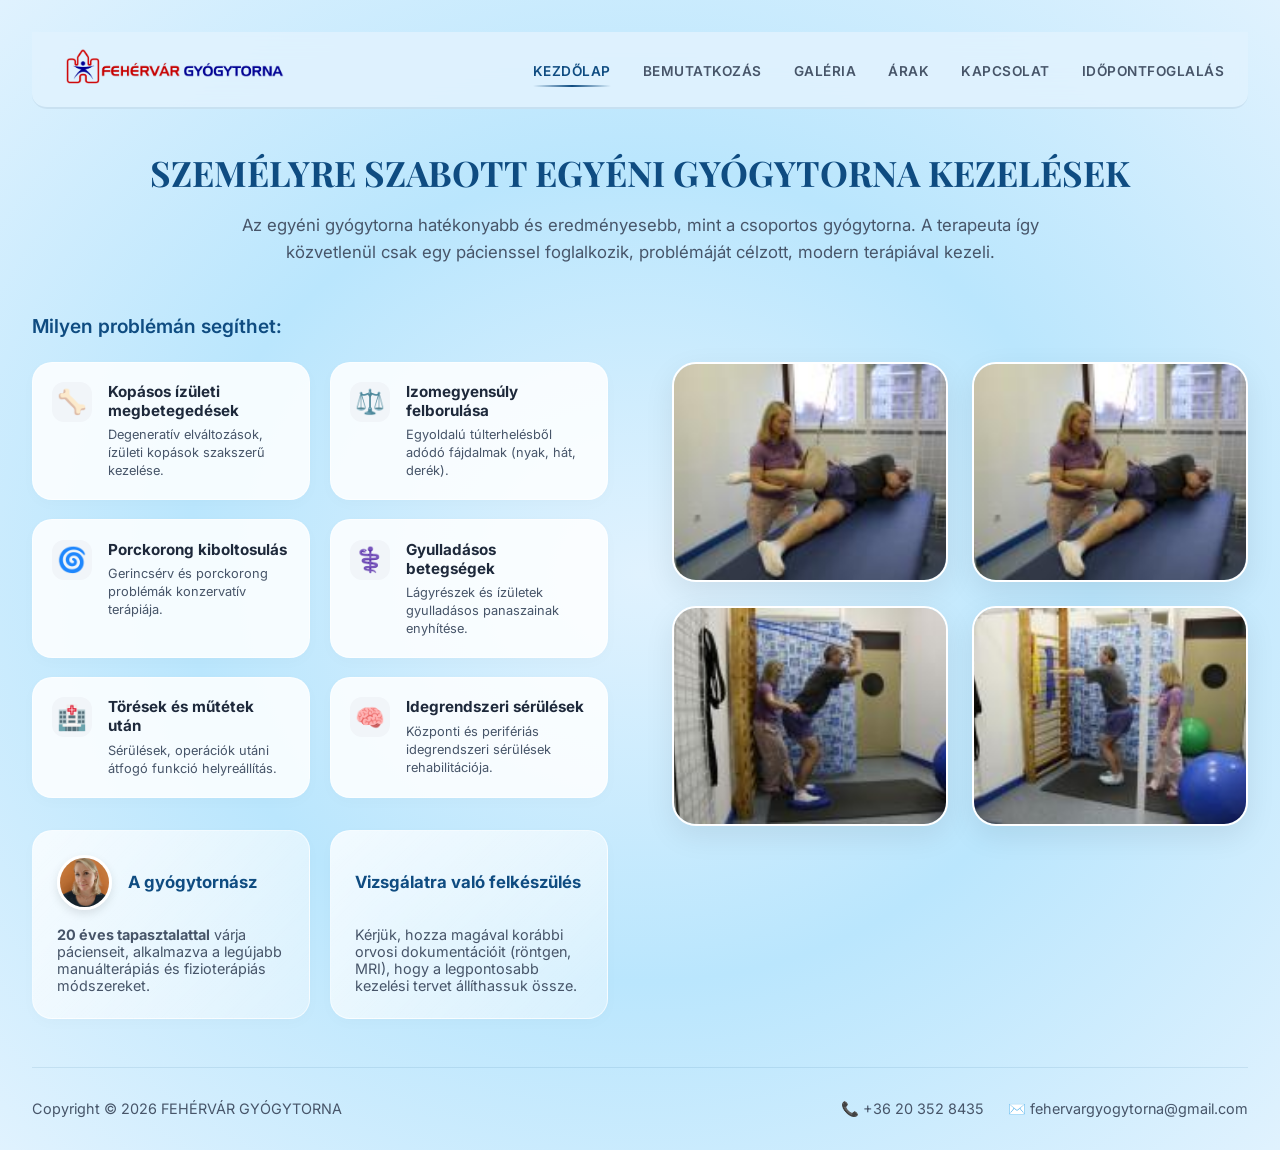
==== index.html @ 413eb086 "Initial commit" ====
<!DOCTYPE html>
<html lang="hu">

<head>
    <meta charset="UTF-8">
    <meta name="viewport" content="width=device-width, initial-scale=1.0">
    <title>Fehérvár Gyógytorna</title>
    <link rel="stylesheet" href="style.css">
    <link rel="preconnect" href="https://fonts.googleapis.com">
    <link rel="preconnect" href="https://fonts.gstatic.com" crossorigin>
    <link rel="shortcut icon" href="favicon.png" type="image/x-icon">
    <link
        href="https://fonts.googleapis.com/css2?family=Inter:wght@300;400;500;600&family=Playfair+Display:wght@600;700&display=swap"
        rel="stylesheet">
</head>

<body>
    <div class="glass-container">
        <header>
            <div class="logo">

                <a href="index.html"><img style="width: 50%; height: auto;" src="./logo.png"
                        alt="FEHÉRVÁR GYÓGYTORNA"></a>

            </div>
            <input type="checkbox" id="menu-toggle" class="menu-toggle">
            <label for="menu-toggle" class="hamburger">
                <span></span>
                <span></span>
                <span></span>
            </label>
            <nav>
                <ul>
                    <li><a href="index.html" class="active">KEZDŐLAP</a></li>
                    <li><a href="bemutatkozas.html">BEMUTATKOZÁS</a></li>
                    <li><a href="kepek.html">GALÉRIA</a></li>
                    <li><a href="arak.html">ÁRAK</a></li>
                    <li><a href="elerhetoseg.html">KAPCSOLAT</a></li>
                    <li><a href="idopontfoglalas.html">IDŐPONTFOGLALÁS</a></li>
                </ul>
            </nav>
        </header>

        <main>
            <div class="title-section">
                <h2 class="main-title">SZEMÉLYRE SZABOTT EGYÉNI GYÓGYTORNA KEZELÉSEK</h2>
                <p class="intro-text">Az egyéni gyógytorna hatékonyabb és eredményesebb, mint a csoportos gyógytorna. A
                    terapeuta így közvetlenül csak egy pácienssel foglalkozik, problémáját célzott, modern terápiával
                    kezeli.</p>
            </div>

            <div class="layout-grid">
                <div class="left-col">
                    <h3 class="section-subtitle">Milyen problémán segíthet:</h3>
                    <div class="problems-grid">
                        <div class="card">
                            <div class="card-icon">🦴</div>
                            <div class="card-content">
                                <h4>Kopásos ízületi megbetegedések</h4>
                                <p>Degeneratív elváltozások, ízületi kopások szakszerű kezelése.</p>
                            </div>
                        </div>
                        <div class="card">
                            <div class="card-icon">⚖️</div>
                            <div class="card-content">
                                <h4>Izomegyensúly felborulása</h4>
                                <p>Egyoldalú túlterhelésből adódó fájdalmak (nyak, hát, derék).</p>
                            </div>
                        </div>
                        <div class="card">
                            <div class="card-icon">🌀</div>
                            <div class="card-content">
                                <h4>Porckorong kiboltosulás</h4>
                                <p>Gerincsérv és porckorong problémák konzervatív terápiája.</p>
                            </div>
                        </div>
                        <div class="card">
                            <div class="card-icon">⚕️</div>
                            <div class="card-content">
                                <h4>Gyulladásos betegségek</h4>
                                <p>Lágyrészek és ízületek gyulladásos panaszainak enyhítése.</p>
                            </div>
                        </div>
                        <div class="card">
                            <div class="card-icon">🏥</div>
                            <div class="card-content">
                                <h4>Törések és műtétek után</h4>
                                <p>Sérülések, operációk utáni átfogó funkció helyreállítás.</p>
                            </div>
                        </div>
                        <div class="card">
                            <div class="card-icon">🧠</div>
                            <div class="card-content">
                                <h4>Idegrendszeri sérülések</h4>
                                <p>Központi és perifériás idegrendszeri sérülések rehabilitációja.</p>
                            </div>
                        </div>
                    </div>

                    <div class="info-panels" style="display: flex; flex-wrap: wrap; flex-direction: row; gap: 1.2rem;">

                        <div class="therapist-info glass-panel"
                            style="flex: 1 1 250px; flex-direction: column; align-items: flex-start; gap: 1rem; padding: 1.5rem; margin: 0;">
                            <div style="display: flex; align-items: center; gap: 1rem;">
                                <img src="./letöltés.jpg"
                                    alt="Terapeuta" class="t-avatar" style="width: 55px; height: 55px;">
                                <h4 style="margin: 0; font-size: 1.05rem;">A gyógytornász</h4>
                            </div>
                            <p style="margin: 0;"><strong>20 éves tapasztalattal</strong> várja pácienseit, alkalmazva a
                                legújabb manuálterápiás és fizioterápiás módszereket.</p>
                        </div>

                        <div class="preparation-info glass-panel"
                            style="flex: 1 1 250px; flex-direction: column; align-items: flex-start; justify-content: flex-start; gap: 1rem; padding: 1.5rem; margin: 0;">
                            <div style="display: flex; align-items: center; gap: 0.5rem; height: 55px;">
                                <h4 style="margin: 0; font-size: 1.05rem;">Vizsgálatra való felkészülés</h4>
                            </div>
                            <p style="margin: 0;">Kérjük, hozza magával korábbi orvosi dokumentációit (röntgen, MRI),
                                hogy a legpontosabb kezelési tervet állíthassuk össze.</p>
                        </div>

                    </div>
                </div>

                <div class="right-col">
                    <h3 class="section-subtitle" style="visibility: hidden; user-select: none;">Igazítás</h3>

                    <div class="right-col">
                        <div class="image-gallery">
                            <div class="img-wrapper">
                                <img src="media_thumb_img_25.jpg" alt="Kezelés 1">
                                <div class="hologram-overlay"></div>
                            </div>
                            <div class="img-wrapper">
                                <img src="media_thumb_img_25 (1).jpg" alt="Kezelés 2">
                                <div class="hologram-overlay"></div>
                            </div>
                            <div class="img-wrapper">
                                <img src="media_thumb_img_27.jpg" alt="Kezelés 3">
                                <div class="hologram-overlay"></div>
                            </div>
                            <div class="img-wrapper">
                                <img src="media_thumb_img_28.jpg" alt="Kezelés 4">
                                <div class="hologram-overlay"></div>
                            </div>
                        </div>
                    </div>
                </div>
            </div>
        </main>
        <footer>
            <div class="footer-content">
                <p>Copyright © 2026 FEHÉRVÁR GYÓGYTORNA</p>
                <div class="social-icons">
                    <span>📞 +36 20 352 8435</span>
                    <span>✉️ fehervargyogytorna@gmail.com</span>
                </div>
            </div>
        </footer>
    </div>
</body>

</html>
---- style.css ----
:root {
    --bg-color: #dbe9f6;
    --glass-bg: rgba(255, 255, 255, 0.7);
    --glass-border: rgba(255, 255, 255, 0.5);
    --text-dark: #1e293b;
    --text-muted: #475569;
    --primary-blue: #0f4c81;
    --accent-teal: #38b2ac;
    --card-bg: rgba(255, 255, 255, 0.85);
    --hover-shadow: 0 10px 25px rgba(15, 76, 129, 0.1);
}

* {
    margin: 0;
    padding: 0;
    box-sizing: border-box;
}

::-webkit-scrollbar {
    width: 14px;
}

::-webkit-scrollbar-track {
    background: #e0f2fe;
    border-left: 1px solid rgba(15, 76, 129, 0.1);
}

::-webkit-scrollbar-thumb {
    background: linear-gradient(180deg, var(--accent-teal), var(--primary-blue));
    border-radius: 10px;
    border: 3px solid #e0f2fe;
}

::-webkit-scrollbar-thumb:hover {
    background: linear-gradient(180deg, #2c7a7b, #0c3e6a);
}

body {
    font-family: 'Inter', sans-serif;
    background: radial-gradient(#e0f2fe, #bae6fd, #e0f2fe);
    min-height: 100vh;
    padding: 2rem;
    color: var(--text-dark);
    overflow-x: hidden;
}

body::before {
    content: '';
    position: absolute;
    width: 150vw;
    background-size: cover;
    z-index: -1;
    animation: wave 20s infinite linear;
}

@keyframes wave {
    0% {
        transform: translateX(0) translateY(10%);
    }

    50% {
        transform: translateX(-10%) translateY(5%);
    }

    100% {
        transform: translateX(0) translateY(10%);
    }
}

.glass-container {
    width: 100%;
    max-width: 1500px;
    margin: 0 auto;
    position: relative;
}

header {
    display: flex;
    justify-content: space-between;
    align-items: center;
    padding: 1rem 1.5rem;
    border-bottom: 2px solid rgba(15, 76, 129, 0.1);
    margin-bottom: 2.5rem;

    position: sticky;
    top: 0;
    z-index: 1000;
    background: rgba(224, 242, 254, 0.9);
    backdrop-filter: blur(15px);
    -webkit-backdrop-filter: blur(15px);
    border-radius: 0 0 15px 15px;
}

.logo {
    display: flex;
    align-items: center;
    gap: 1rem;
    color: var(--primary-blue);
    z-index: 100;
}

.logo img {
    width: 50%;
    height: auto;
}

.logo h1 {
    font-size: 1.6rem;
    font-weight: 700;
    letter-spacing: 1px;
}

nav ul {
    display: flex;
    gap: 2rem;
    list-style: none;
}

nav a {
    text-decoration: none;
    color: var(--text-muted);
    font-weight: 600;
    font-size: 0.85rem;
    letter-spacing: 0.5px;
    text-transform: uppercase;
    transition: all 0.3s ease;
    padding: 0.5rem 0;
    position: relative;
}

nav a::after {
    content: '';
    position: absolute;
    width: 0;
    height: 2px;
    bottom: 0;
    left: 50%;
    transform: translateX(-50%);
    background: linear-gradient(90deg, transparent, var(--primary-blue), transparent);
    transition: width 0.3s ease;
}

nav a:hover,
nav a.active {
    color: var(--primary-blue);
}

nav a:hover::after,
nav a.active::after {
    width: 100%;
}

.menu-toggle {
    display: none;
}

.hamburger {
    display: none;
    flex-direction: column;
    justify-content: space-between;
    width: 30px;
    height: 21px;
    cursor: pointer;
    z-index: 100;
}

.hamburger span {
    display: block;
    height: 3px;
    width: 100%;
    background-color: var(--primary-blue);
    border-radius: 3px;
    transition: all 0.3s ease;
}

.title-section {
    text-align: center;
    margin-bottom: 3rem;
}

.main-title {
    font-family: 'Playfair Display', serif;
    font-size: 2.2rem;
    color: var(--primary-blue);
    margin-bottom: 1rem;
    font-weight: 700;
}

.intro-text {
    max-width: 800px;
    margin: 0 auto;
    font-size: 1.05rem;
    line-height: 1.6;
    color: var(--text-muted);
}

.layout-grid {
    display: grid;
    grid-template-columns: 1fr 1fr;
    gap: 4rem;
}

.section-subtitle {
    font-size: 1.2rem;
    color: var(--primary-blue);
    margin-bottom: 1.5rem;
    font-weight: 600;
}

.problems-grid {
    display: grid;
    grid-template-columns: repeat(2, 1fr);
    gap: 1.2rem;
    margin-bottom: 2rem;
}

.card {
    background: var(--card-bg);
    border: 1px solid rgba(255, 255, 255, 0.6);
    padding: 1.2rem;
    border-radius: 20px;
    box-shadow: 0 4px 15px rgba(0, 0, 0, 0.02);
    display: flex;
    gap: 1rem;
    transition: all 0.4s cubic-bezier(0.175, 0.885, 0.32, 1.275);
    cursor: default;
    position: relative;
    overflow: hidden;
}

.card::before {
    content: '';
    position: absolute;
    top: 0;
    left: -100%;
    width: 50%;
    height: 100%;
    background: linear-gradient(90deg, transparent, rgba(255, 255, 255, 0.8), transparent);
    transform: skewX(-25deg);
    transition: 0.6s;
}

.card:hover::before {
    left: 150%;
}

.card:hover {
    transform: translateY(-5px) scale(1.02);
    box-shadow: var(--hover-shadow);
    border-color: rgba(15, 76, 129, 0.2);
}

.card-icon {
    font-size: 1.5rem;
    background: #f1f5f9;
    width: 40px;
    height: 40px;
    display: flex;
    justify-content: center;
    align-items: center;
    border-radius: 12px;
    flex-shrink: 0;
}

.card-content h4 {
    font-size: 0.95rem;
    color: var(--text-dark);
    margin-bottom: 0.4rem;
}

.card-content p {
    font-size: 0.8rem;
    color: var(--text-muted);
    line-height: 1.4;
}

.info-panels {
    display: flex;
    flex-direction: column;
    gap: 1rem;
}

.glass-panel {
    background: linear-gradient(135deg, rgba(255, 255, 255, 0.8) 0%, rgba(255, 255, 255, 0.4) 100%);
    border: 1px solid rgba(255, 255, 255, 0.6);
    padding: 1.5rem;
    border-radius: 20px;
    display: flex;
    align-items: center;
    gap: 1.5rem;
    box-shadow: 0 4px 15px rgba(0, 0, 0, 0.02);
}

.t-avatar {
    width: 70px;
    height: 70px;
    border-radius: 50%;
    object-fit: cover;
    border: 3px solid white;
    box-shadow: 0 4px 10px rgba(0, 0, 0, 0.1);
}

.glass-panel h4 {
    color: var(--primary-blue);
    margin-bottom: 0.3rem;
}

.glass-panel p {
    font-size: 0.9rem;
    color: var(--text-muted);
}

.preparation-info {
    flex-direction: column;
    align-items: flex-start;
    gap: 0.5rem;
}

.image-gallery {
    display: grid;
    grid-template-columns: 1fr 1fr;
    grid-template-rows: repeat(2, 220px);
    gap: 1.5rem;
}

.img-wrapper {
    position: relative;
    border-radius: 24px;
    overflow: hidden;
    box-shadow: 0 10px 30px rgba(0, 0, 0, 0.08);
    border: 2px solid white;
}

.img-wrapper img {
    width: 100%;
    height: 100%;
    object-fit: cover;
    transition: transform 0.6s ease;
}

.img-wrapper:hover img {
    transform: scale(1.1);
}

.hologram-overlay {
    position: absolute;
    inset: 0;
    background: linear-gradient(180deg, rgba(56, 178, 172, 0.1) 0%, rgba(15, 76, 129, 0.4) 100%);
    opacity: 0;
    transition: opacity 0.4s ease;
    pointer-events: none;
    display: flex;
    justify-content: center;
    align-items: center;
}

.img-wrapper:hover .hologram-overlay {
    opacity: 1;
}

.hologram-overlay::after {
    color: rgba(255, 255, 255, 0.8);
    font-size: 3rem;
    font-weight: 100;
}

footer {
    margin-top: 3rem;
    padding-top: 2rem;
    border-top: 1px solid rgba(15, 76, 129, 0.1);
}

.footer-content {
    display: flex;
    justify-content: space-between;
    align-items: center;
    color: var(--text-muted);
    font-size: 0.9rem;
}

.social-icons {
    display: flex;
    gap: 1.5rem;
}

@media (max-width: 1200px) {
    .layout-grid {
        grid-template-columns: 1fr;
        gap: 3rem;
    }

    .image-gallery {
        grid-template-rows: repeat(2, 300px);
    }
}

@media (max-width: 900px) {
    .hamburger {
        display: flex;
    }

    nav {
        position: absolute;
        top: 100%;
        left: 0;
        right: 0;
        background: rgba(255, 255, 255, 0.9);
        backdrop-filter: blur(20px);
        -webkit-backdrop-filter: blur(20px);
        border-radius: 20px;
        box-shadow: 0 15px 35px rgba(0, 0, 0, 0.1);
        padding: 0;
        max-height: 0;
        overflow: hidden;
        transition: max-height 0.4s ease-out, padding 0.4s ease-out;
        z-index: 99;
    }

    nav ul {
        flex-direction: column;
        align-items: center;
        gap: 1.5rem;
        padding: 2rem 0;
    }

    .menu-toggle:checked~nav {
        max-height: 500px;
        border: 1px solid var(--glass-border);
    }

    .menu-toggle:checked~.hamburger span:nth-child(1) {
        transform: translateY(9px) rotate(45deg);
    }

    .menu-toggle:checked~.hamburger span:nth-child(2) {
        opacity: 0;
    }

    .menu-toggle:checked~.hamburger span:nth-child(3) {
        transform: translateY(-9px) rotate(-45deg);
    }

    .logo img {
        width: 80%;
    }
}

@media (max-width: 768px) {
    body {
        padding: 1.5rem 1rem;
    }

    .glass-container {
        padding: 0;
    }

    .problems-grid {
        grid-template-columns: 1fr;
    }

    .pricing-grid-responsive {
        grid-template-columns: 1fr !important;
        gap: 1.5rem !important;
    }

    .image-gallery {
        grid-template-columns: 1fr;
        grid-template-rows: auto;
    }

    .img-wrapper {
        height: 250px;
    }

    .main-title {
        font-size: 1.8rem;
    }

    .glass-panel {
        flex-direction: column !important;
        align-items: flex-start !important;
        text-align: left;
    }

    .glass-panel>div:last-child {
        margin-top: 0.5rem;
    }

    .footer-content {
        flex-direction: column;
        gap: 1rem;
        text-align: center;
    }
}
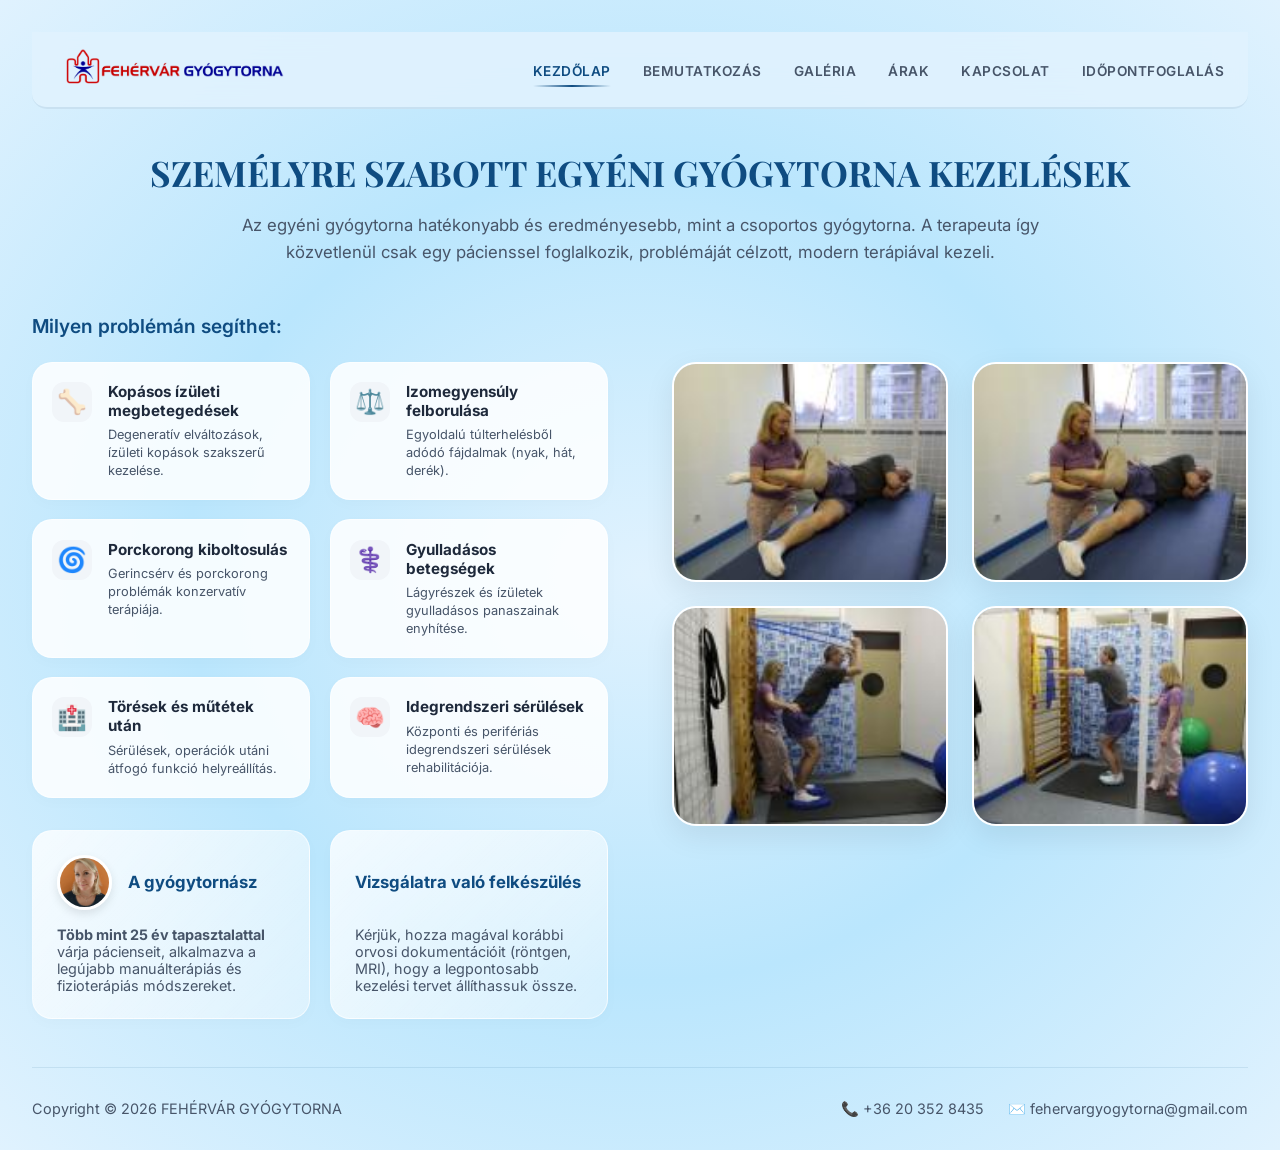
==== commit 7e634977: "25" ====
--- a/index.html
+++ b/index.html
@@ -106,7 +106,7 @@
                                     alt="Terapeuta" class="t-avatar" style="width: 55px; height: 55px;">
                                 <h4 style="margin: 0; font-size: 1.05rem;">A gyógytornász</h4>
                             </div>
-                            <p style="margin: 0;"><strong>20 éves tapasztalattal</strong> várja pácienseit, alkalmazva a
+                            <p style="margin: 0;"><strong>Több mint 25 év tapasztalattal</strong> várja pácienseit, alkalmazva a
                                 legújabb manuálterápiás és fizioterápiás módszereket.</p>
                         </div>
 
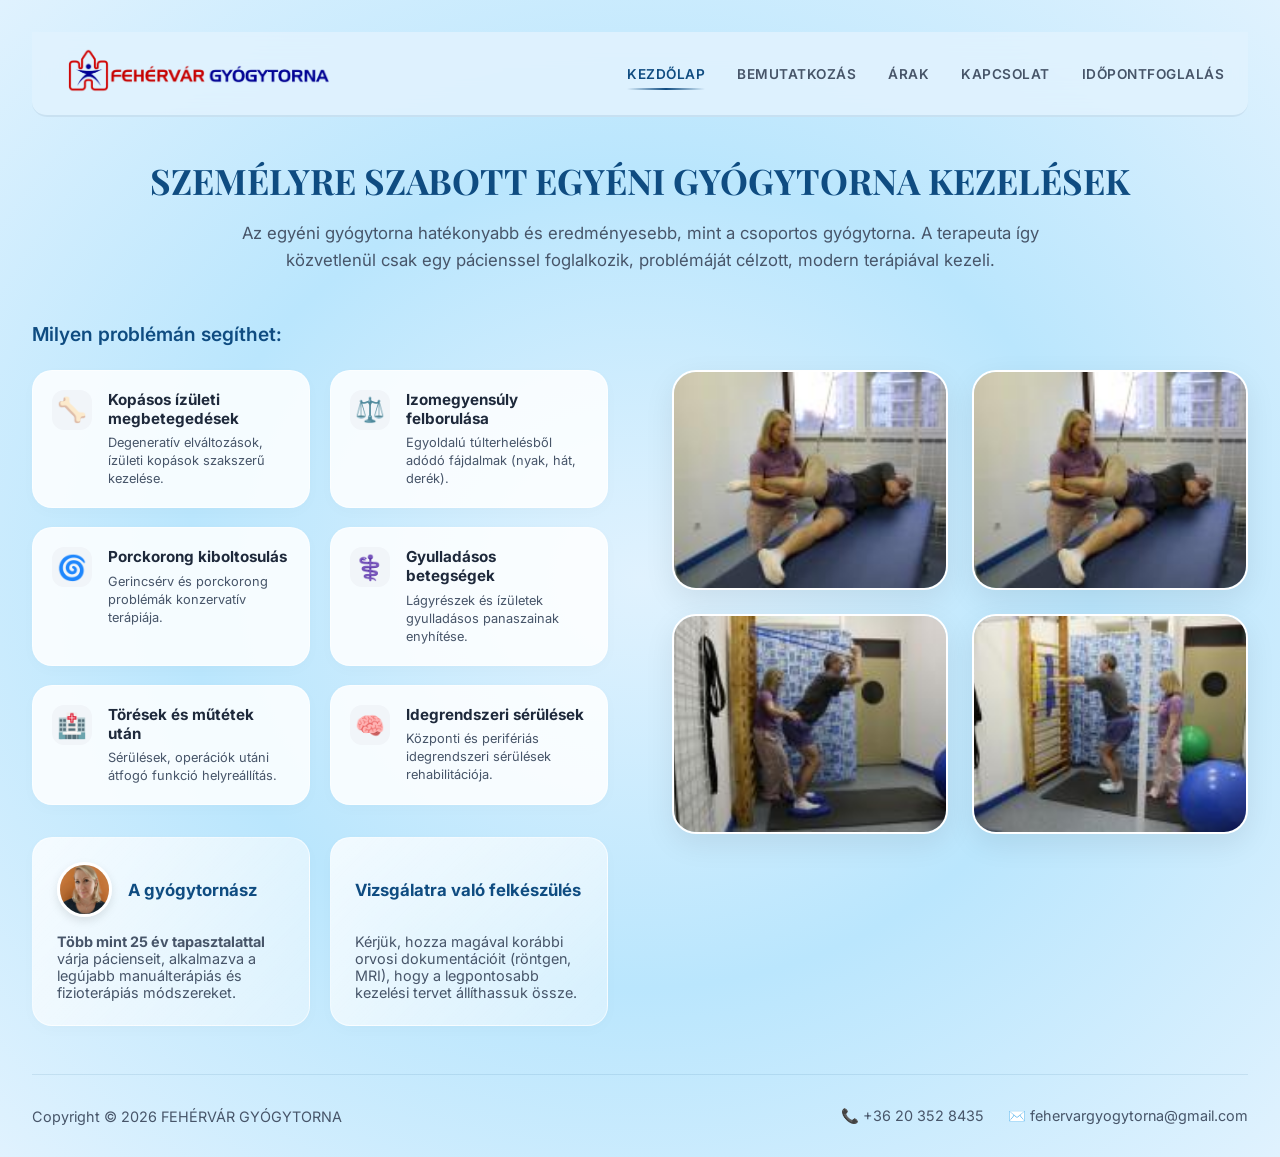
==== commit 59c79e9b: "VER_2" ====
--- a/index.html
+++ b/index.html
@@ -33,7 +33,6 @@
                 <ul>
                     <li><a href="index.html" class="active">KEZDŐLAP</a></li>
                     <li><a href="bemutatkozas.html">BEMUTATKOZÁS</a></li>
-                    <li><a href="kepek.html">GALÉRIA</a></li>
                     <li><a href="arak.html">ÁRAK</a></li>
                     <li><a href="elerhetoseg.html">KAPCSOLAT</a></li>
                     <li><a href="idopontfoglalas.html">IDŐPONTFOGLALÁS</a></li>
--- a/style.css
+++ b/style.css
@@ -148,6 +148,10 @@
 nav a:hover::after,
 nav a.active::after {
     width: 100%;
+}
+
+#le {
+    margin-top: 150px;
 }
 
 .menu-toggle {
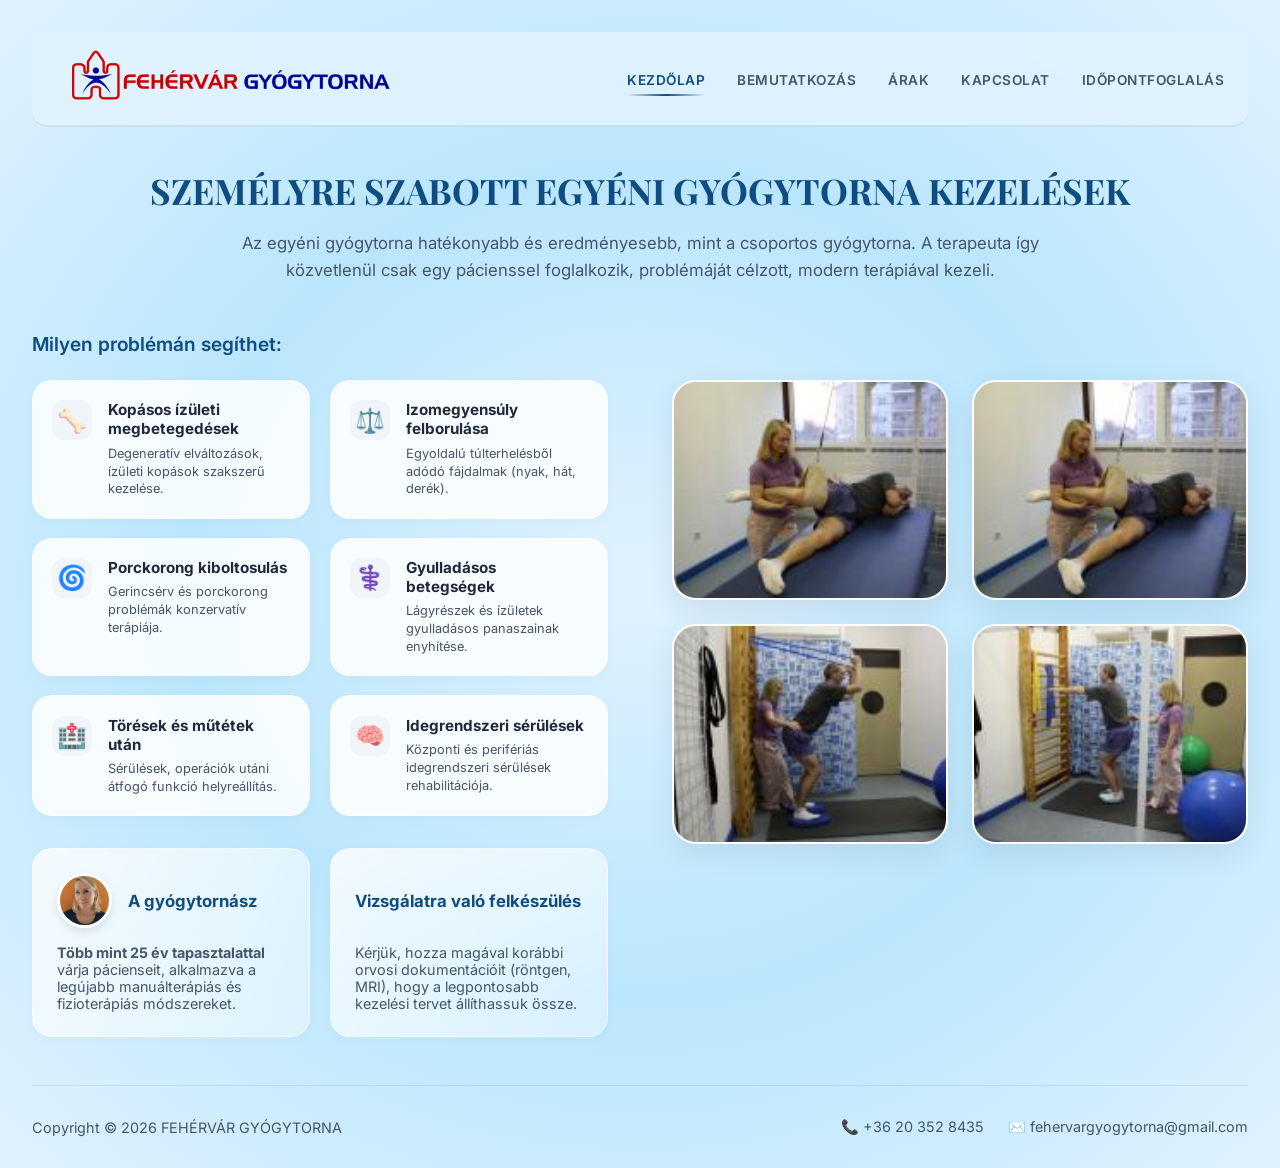
==== commit ebf4f954: "meret" ====
--- a/index.html
+++ b/index.html
@@ -19,7 +19,7 @@
         <header>
             <div class="logo">
 
-                <a href="index.html"><img style="width: 50%; height: auto;" src="./logo.png"
+                <a href="index.html"><img style="width: 350px; max-width: 100%; height: auto;" src="./logo.png"
                         alt="FEHÉRVÁR GYÓGYTORNA"></a>
 
             </div>
@@ -101,11 +101,12 @@
                         <div class="therapist-info glass-panel"
                             style="flex: 1 1 250px; flex-direction: column; align-items: flex-start; gap: 1rem; padding: 1.5rem; margin: 0;">
                             <div style="display: flex; align-items: center; gap: 1rem;">
-                                <img src="./letöltés.jpg"
-                                    alt="Terapeuta" class="t-avatar" style="width: 55px; height: 55px;">
+                                <img src="./letöltés.jpg" alt="Terapeuta" class="t-avatar"
+                                    style="width: 55px; height: 55px;">
                                 <h4 style="margin: 0; font-size: 1.05rem;">A gyógytornász</h4>
                             </div>
-                            <p style="margin: 0;"><strong>Több mint 25 év tapasztalattal</strong> várja pácienseit, alkalmazva a
+                            <p style="margin: 0;"><strong>Több mint 25 év tapasztalattal</strong> várja pácienseit,
+                                alkalmazva a
                                 legújabb manuálterápiás és fizioterápiás módszereket.</p>
                         </div>
 
--- a/style.css
+++ b/style.css
@@ -100,7 +100,7 @@
 }
 
 .logo img {
-    width: 50%;
+    width: 85%;
     height: auto;
 }
 
@@ -445,7 +445,7 @@
     }
 
     .logo img {
-        width: 80%;
+        width: 100%;
     }
 }
 
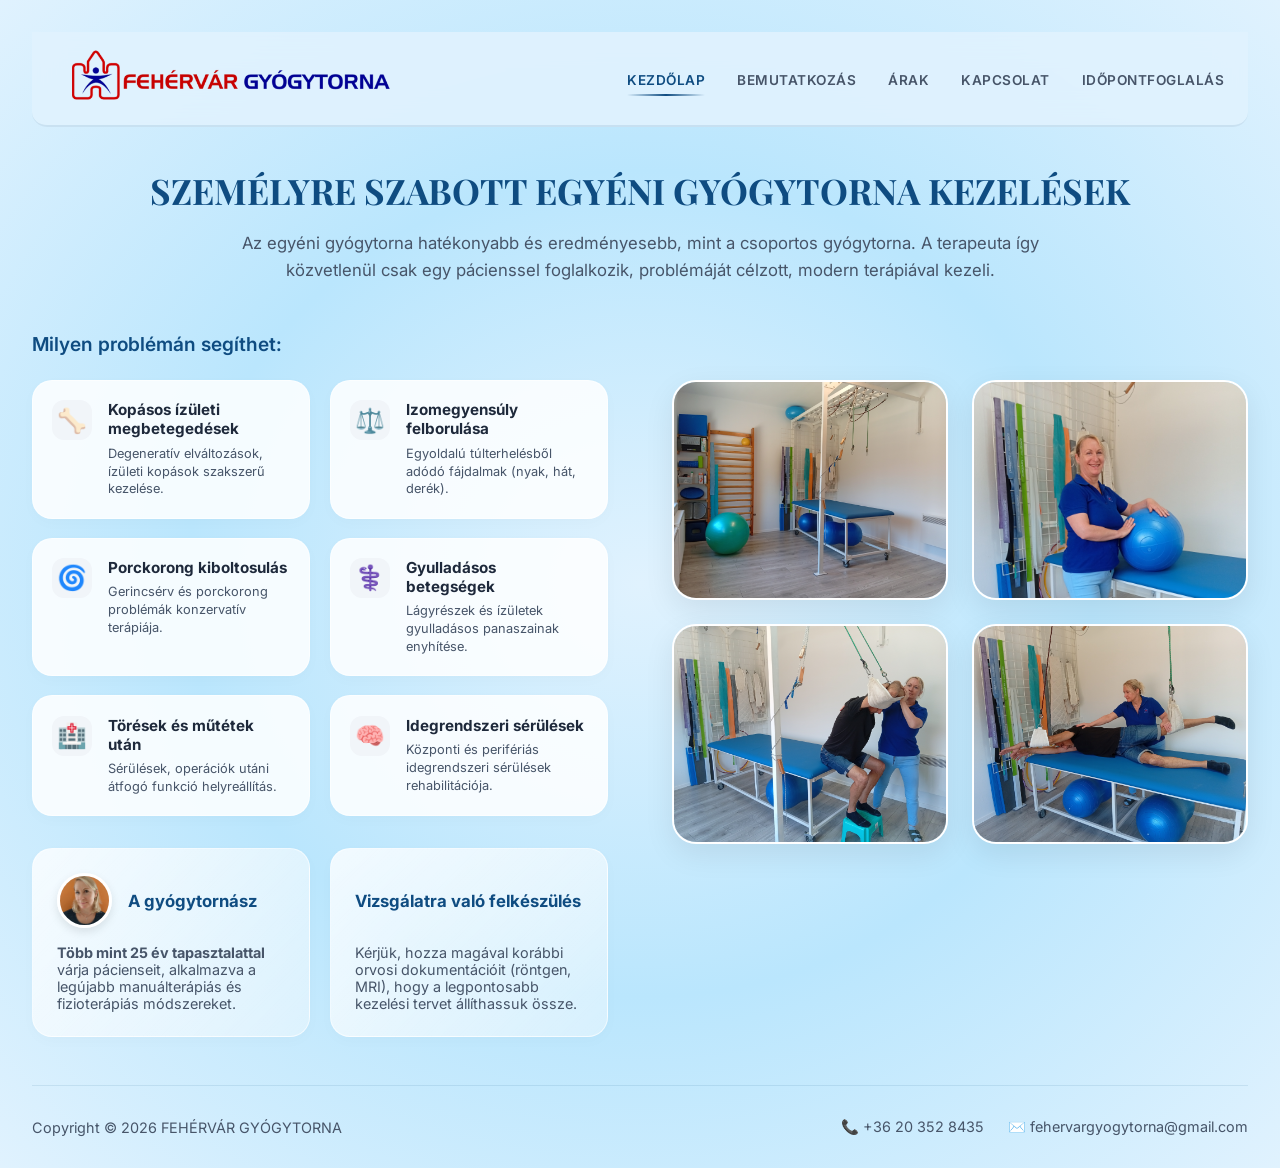
==== commit 2a87f50a: "new images" ====
--- a/index.html
+++ b/index.html
@@ -128,19 +128,19 @@
                     <div class="right-col">
                         <div class="image-gallery">
                             <div class="img-wrapper">
-                                <img src="media_thumb_img_25.jpg" alt="Kezelés 1">
+                                <img src="1.jpg" alt="Kezelés 1">
                                 <div class="hologram-overlay"></div>
                             </div>
                             <div class="img-wrapper">
-                                <img src="media_thumb_img_25 (1).jpg" alt="Kezelés 2">
+                                <img src="2-1.jpg" alt="Kezelés 2">
                                 <div class="hologram-overlay"></div>
                             </div>
                             <div class="img-wrapper">
-                                <img src="media_thumb_img_27.jpg" alt="Kezelés 3">
+                                <img src="3.jpg" alt="Kezelés 3">
                                 <div class="hologram-overlay"></div>
                             </div>
                             <div class="img-wrapper">
-                                <img src="media_thumb_img_28.jpg" alt="Kezelés 4">
+                                <img src="4.jpg" alt="Kezelés 4">
                                 <div class="hologram-overlay"></div>
                             </div>
                         </div>
